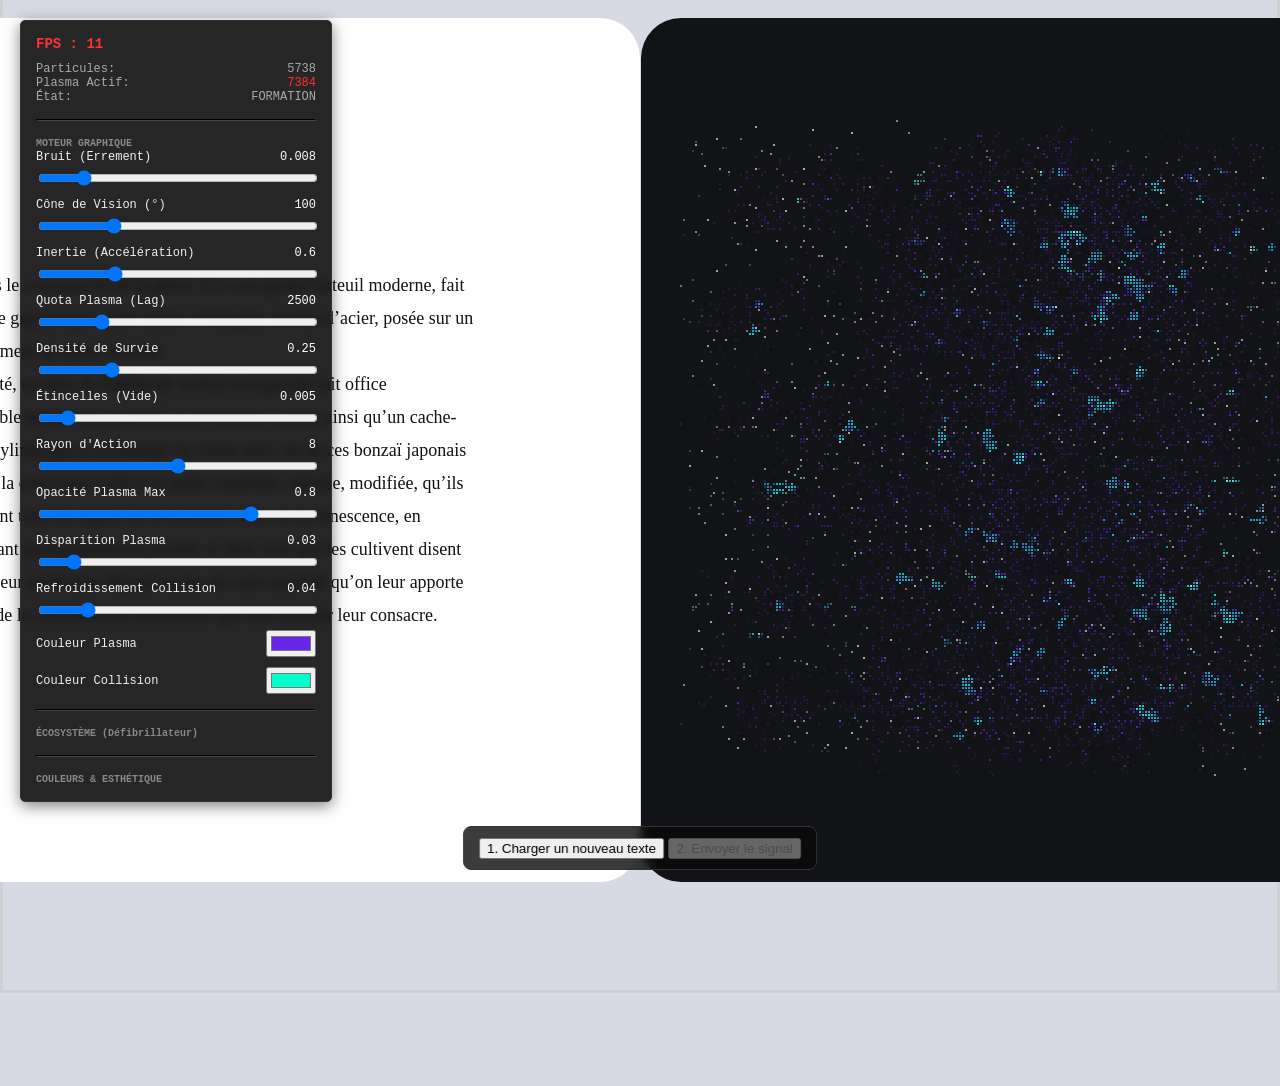
==== index.html @ 14ca9eca "feat: initial commit - generative text animation engine" ====
<!DOCTYPE html>
<html>

<head>
    <meta charset="utf-8">
    <title>Game of Life - Texte Procédura</title>
    <meta name="description" content="">
    <meta name="viewport" content="width=device-width, initial-scale=1">
    <link rel="stylesheet" href="style.css">
</head>

<body>
    <div id="content">
        <div class="page" id="left">
            <div class="text-content-original">Dans le coin gauche de la pièce, il y a un grand fauteuil moderne, fait
                d’une gigantesque demi-sphère d’altuglas cerclée d’acier, posée sur un piétement de métal chromé.
                <br>À côté, un bloc de marbre de section octogonale fait office <br>de table basse ; un briquet d’acier
                est posé dessus ainsi qu’un cache-pot
                cylindrique d’où émerge un chêne nain, un de ces bonzaï japonais dont la croissance a été à ce point
                contrôlée, ralentie, modifiée, qu’ils offrent tous les signes de la maturité, voire de la sénescence,
                en n’ayant pratiquement pas grandi, et dont ceux qui les cultivent disent que leur perfection dépend
                moins du soin matériel qu’on leur apporte que de la concentration méditative que leur éleveur leur
                consacre.
            </div>
        </div>
        <div class="page" id="right">
            <canvas id="gameCanvas"></canvas>
        </div>
    </div>

    <div id="action-bar">
        <button id="btn-load">1. Charger un nouveau texte</button>
        <button id="btn-send" disabled>2. Envoyer le signal</button>
    </div>

    <script type="module" src="main.js"></script>
</body>

</html>
---- style.css ----
:root {

    --color-bg: #d7dae5;
    --color-black: #121317;
    --color-white: #fff;

    --font-ibm-plex-sans: IBM Plex Sans;
}
html
{
    height: 100vh;
    display: flex; 
    justify-content: center;
    align-items: center;
}

body {
    margin: 0;
    overflow: hidden;

    background: var(--color-bg);
    color: var(--color-black);
    font-family: var(--font-ibm-plex-sans);
    font-size: 18px;

    display: flex;
    border: #cbd2d3;
    border-style: solid;
    width: 1920px;
    height: 1080px;
    flex-direction: column;
    justify-content: center;
    align-items: center;
}

canvas {
    background-color: var(--color-black);
    border-radius: 40px;
}

#ui {
    position: absolute;
    top: 20px;
    left: 20px;
    pointer-events: none;
}

#content {
    width: 1680px;
    display: flex;
    align-items: center;
    gap: 1px;
    height: calc(0.8*1080px);
}

.page {
    width: 50%;
    height: 100%;
    border-radius: 40px;
    box-sizing: border-box;
}

#left {
    display: flex;
    flex-direction: column;
    align-items: center;
    justify-content: center;

    padding: 80px;

    background: var(--color-white);
}

.text-content-original {
    position: relative;
    line-height: 33px;
    display: -webkit-inline-box;
    overflow: hidden;
    text-overflow: ellipsis;
    -webkit-box-orient: vertical;
    max-width: 510px;
}

#action-bar {
  position: fixed;
  bottom: 30px;
  left: 50%;
  transform: translateX(-50%);
  background: rgba(10, 10, 10, 0.8);
  padding: 10px 15px;
  border-radius: 8px;
  border: 1px solid #333;
  z-index: 1000;
  backdrop-filter: blur(5px);
}

#toggle-btn {
  background: #ffffff;
  color: #000000;
  border: none;
  padding: 10px 20px;
  font-family: monospace;
  font-size: 14px;
  cursor: pointer;
  border-radius: 4px;
  transition: all 0.2s;
}

#toggle-btn:hover {
  background: #00ffcc; /* Petit rappel de votre couleur d'exergue ! */
}
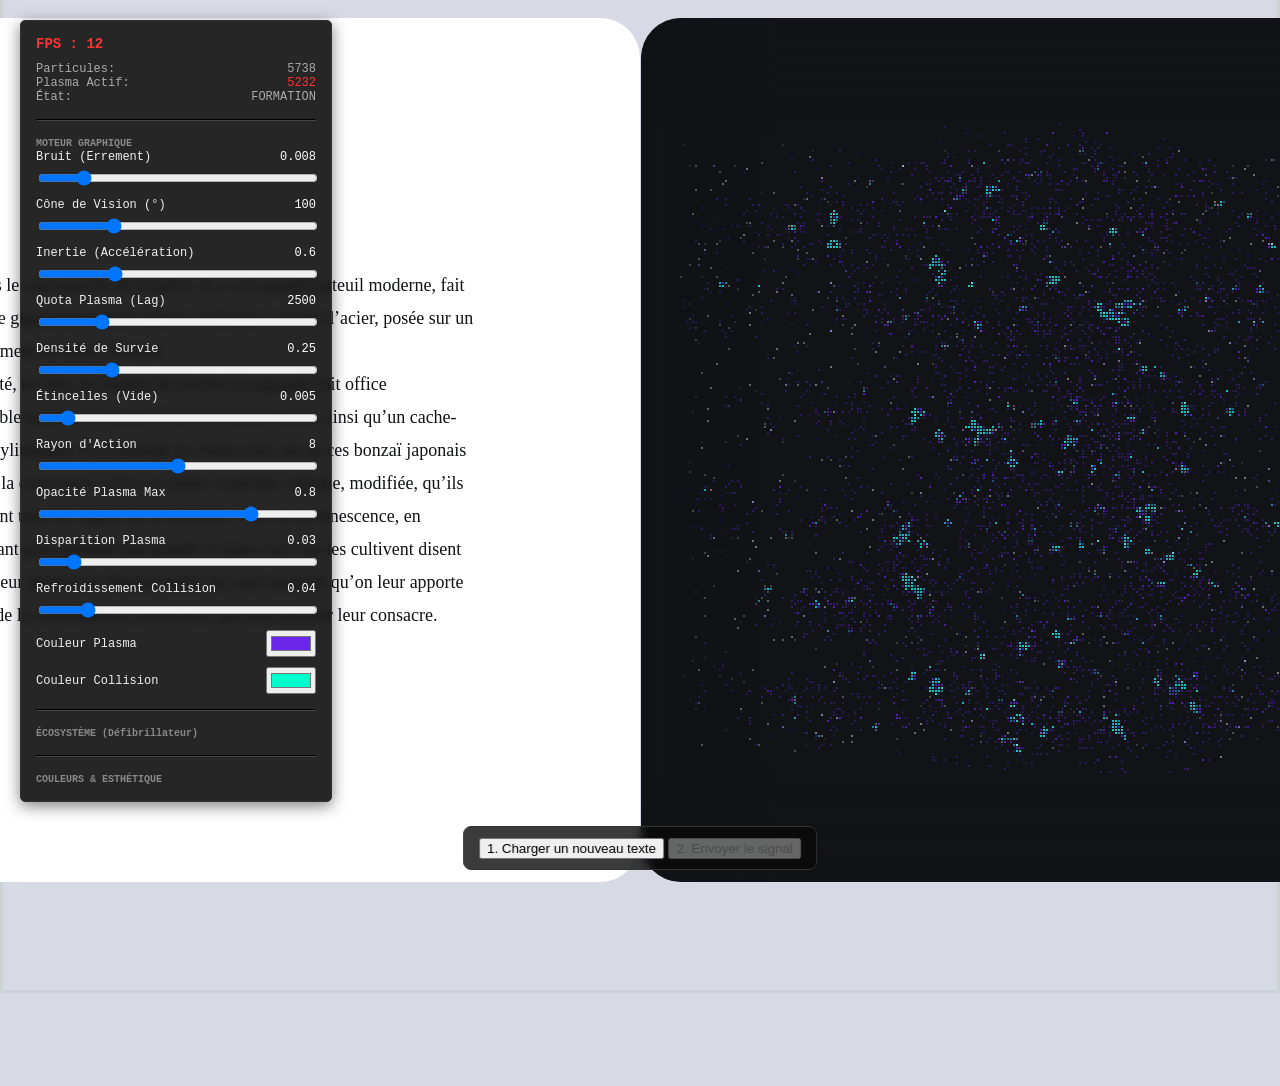
==== commit 84ead6cc: "TypedArrays 1D pour les 6 grilles (Uint8Array/Float32Array) Optimiser la boucle Conway (row offsets " ====
--- a/index.html
+++ b/index.html
@@ -3,7 +3,7 @@
 
 <head>
     <meta charset="utf-8">
-    <title>Game of Life - Texte Procédura</title>
+    <title>Perec - Jeux d'écriture</title>
     <meta name="description" content="">
     <meta name="viewport" content="width=device-width, initial-scale=1">
     <link rel="stylesheet" href="style.css">
@@ -24,6 +24,7 @@
             </div>
         </div>
         <div class="page" id="right">
+            <div id="overlay"></div>
             <canvas id="gameCanvas"></canvas>
         </div>
     </div>
--- a/style.css
+++ b/style.css
@@ -70,6 +70,17 @@
 
     background: var(--color-white);
 }
+#right { position: relative; overflow: hidden;}
+#overlay 
+{
+    width: 100%;
+    height: 100%;
+    position: absolute;
+
+    box-shadow: 0px 0px 67px 36px rgba(18,19,23,0.95) inset;
+    -webkit-box-shadow: 0px 0px 67px 36px rgba(18,19,23,0.95) inset;
+    -moz-box-shadow: 0px 0px 67px 36px rgba(18,19,23,0.95) inset;
+}
 
 .text-content-original {
     position: relative;
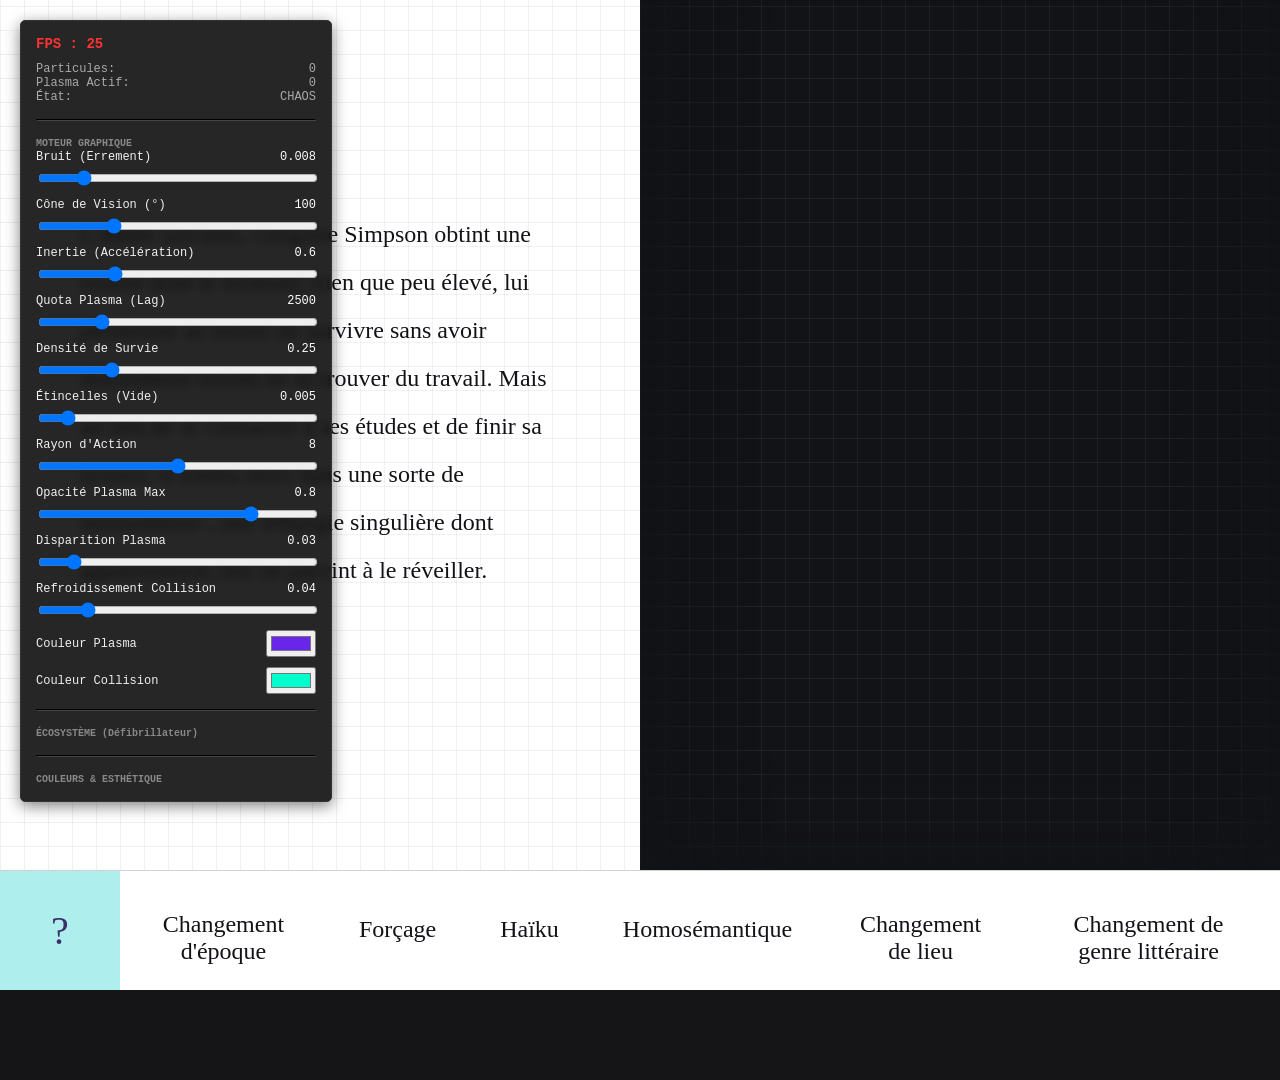
==== commit d965d6c6: "Modification majeure de l'UI Modification majeure de l'interface : - changement du layout; - ajout d" ====
--- a/index.html
+++ b/index.html
@@ -12,15 +12,10 @@
 <body>
     <div id="content">
         <div class="page" id="left">
-            <div class="text-content-original">Dans le coin gauche de la pièce, il y a un grand fauteuil moderne, fait
-                d’une gigantesque demi-sphère d’altuglas cerclée d’acier, posée sur un piétement de métal chromé.
-                <br>À côté, un bloc de marbre de section octogonale fait office <br>de table basse ; un briquet d’acier
-                est posé dessus ainsi qu’un cache-pot
-                cylindrique d’où émerge un chêne nain, un de ces bonzaï japonais dont la croissance a été à ce point
-                contrôlée, ralentie, modifiée, qu’ils offrent tous les signes de la maturité, voire de la sénescence,
-                en n’ayant pratiquement pas grandi, et dont ceux qui les cultivent disent que leur perfection dépend
-                moins du soin matériel qu’on leur apporte que de la concentration méditative que leur éleveur leur
-                consacre.
+            <div class="text-content-original">L'année suivante, Grégoire Simpson obtint une bourse dont le montant, 
+                bien que peu élevé, lui permettait au moins de survivre sans avoir absolument besoin de se trouver du travail. 
+                Mais au lieu de se consacrer à ses études et de finir sa licence, il tomba alors dans une sorte de neurasthénie ; 
+                une léthargie singulière dont apparemment rien ne parvint à le réveiller.
             </div>
         </div>
         <div class="page" id="right">
@@ -29,9 +24,51 @@
         </div>
     </div>
 
+    <button id="btn-show" disabled>Afficher le texte</button>
+
+    <div id="help-panel">
+        <div id="help-intro">
+            <h1>Perec — Jeux d'écriture</h1>
+            <p>À partir d'un extrait de <em>La Vie mode d'emploi</em> de Georges Perec, six contraintes d'écriture — inspirées des pratiques oulipistes — transforment le texte source. Explorez comment la forme modifie le sens, et comment une même matière narrative peut donner naissance à des textes radicalement différents.</p>
+        </div>
+        <div id="help-constraints-grid">
+            <div class="help-card">
+                <h2>Changement d'époque</h2>
+                <p>Réécriture du texte source dans une autre période historique. Le vocabulaire, les référents culturels et les réalités sociales sont adaptés à l'époque choisie.</p>
+            </div>
+            <div class="help-card">
+                <h2>Forçage</h2>
+                <p>Réécriture intégrant des mots ou expressions imposés (mis en exergue). Le texte absorbe naturellement ces éléments sans que leur présence paraisse artificielle.</p>
+            </div>
+            <div class="help-card">
+                <h2>Haïku</h2>
+                <p>Condensation en une forme poétique japonaise de trois vers. L'essentiel de la scène est capturé dans l'économie des mots et la juxtaposition des images.</p>
+            </div>
+            <div class="help-card">
+                <h2>Homosémantique</h2>
+                <p>Réécriture dans laquelle les mots clés (mis en exergue) sont remplacés par des synonymes ou périphrases équivalentes, en conservant la structure narrative du texte original.</p>
+            </div>
+            <div class="help-card">
+                <h2>Changement de lieu</h2>
+                <p>Réécriture déplaçant l'action dans une autre géographie. L'atmosphère, les noms propres et les références culturelles sont adaptés au nouvel environnement choisi.</p>
+            </div>
+            <div class="help-card">
+                <h2>Changement de genre littéraire</h2>
+                <p>Réécriture selon les codes d'un autre genre littéraire — ici le registre épistolaire — avec ses conventions formelles et sa posture narrative spécifiques.</p>
+            </div>
+        </div>
+    </div>
+
     <div id="action-bar">
-        <button id="btn-load">1. Charger un nouveau texte</button>
-        <button id="btn-send" disabled>2. Envoyer le signal</button>
+        <button id="btn-help">?</button>
+        <div id="contraintes">
+            <button class="btn-contrainte" data-id="changement_epoque">Changement d'époque</button>
+            <button class="btn-contrainte" data-id="forcage">Forçage</button>
+            <button class="btn-contrainte" data-id="haiku">Haïku</button>
+            <button class="btn-contrainte" data-id="homosemantique">Homosémantique</button>
+            <button class="btn-contrainte" data-id="changement_lieu">Changement de lieu</button>
+            <button class="btn-contrainte" data-id="changement_genre_litteraire">Changement de genre littéraire</button>
+        </div>
     </div>
 
     <script type="module" src="main.js"></script>
--- a/style.css
+++ b/style.css
@@ -1,8 +1,10 @@
 :root {
 
-    --color-bg: #d7dae5;
+    --color-bg: #151517;
     --color-black: #121317;
     --color-white: #fff;
+    --color-help-mint: #AEEFED;
+    --color-help-purple: #3D2E6C;
 
     --font-ibm-plex-sans: IBM Plex Sans;
 }
@@ -17,15 +19,14 @@
 body {
     margin: 0;
     overflow: hidden;
+    position: relative;
 
     background: var(--color-bg);
     color: var(--color-black);
     font-family: var(--font-ibm-plex-sans);
-    font-size: 18px;
-
-    display: flex;
-    border: #cbd2d3;
-    border-style: solid;
+    font-size: 24px;
+
+    display: flex;
     width: 1920px;
     height: 1080px;
     flex-direction: column;
@@ -46,17 +47,16 @@
 }
 
 #content {
-    width: 1680px;
+    width: 100%;
     display: flex;
     align-items: center;
     gap: 1px;
-    height: calc(0.8*1080px);
+    height: calc(1080px - 120px);
 }
 
 .page {
     width: 50%;
     height: 100%;
-    border-radius: 40px;
     box-sizing: border-box;
 }
 
@@ -68,7 +68,12 @@
 
     padding: 80px;
 
-    background: var(--color-white);
+    background-color: var(--color-white);
+    background-image:
+        linear-gradient(to right,  var(--grid-color-left) 1px, transparent 1px),
+        linear-gradient(to bottom, var(--grid-color-left) 1px, transparent 1px);
+    background-size: var(--grid-spacing) var(--grid-spacing);
+    background-origin: border-box;
 }
 #right { position: relative; overflow: hidden;}
 #overlay 
@@ -84,39 +89,161 @@
 
 .text-content-original {
     position: relative;
-    line-height: 33px;
-    display: -webkit-inline-box;
-    overflow: hidden;
-    text-overflow: ellipsis;
-    -webkit-box-orient: vertical;
-    max-width: 510px;
+    display: block;
+    max-width: 640px;
+    line-height: calc(var(--grid-spacing)*2);
+}
+
+#btn-show {
+    position: absolute;
+    top: 30px;
+    left: 50%;
+    transform: translateX(-50%);
+    z-index: 10;
+    height: 60px;
+    padding: 10px 45px 11px;
+    border: none;
+    font-family: var(--font-ibm-plex-sans);
+    font-weight: 600;
+    font-size: 32px;
+    font-style: normal;
+    line-height: normal;
+    white-space: nowrap;
+    background: var(--color-black);
+    color: var(--color-white);
+    cursor: pointer;
+}
+
+#btn-show[disabled] {
+    display: none;
+}
+
+#btn-help {
+    width: 120px;
+    flex-shrink: 0;
+    border: none;
+    background: var(--color-help-mint);
+    color: var(--color-help-purple);
+    font-family: var(--font-ibm-plex-sans);
+    font-size: 40px;
+    font-weight: 300;
+    cursor: pointer;
+    display: flex;
+    align-items: center;
+    justify-content: center;
+}
+
+#btn-help.active {
+    background: var(--color-help-purple);
+    color: var(--color-help-mint);
 }
 
 #action-bar {
-  position: fixed;
-  bottom: 30px;
-  left: 50%;
-  transform: translateX(-50%);
-  background: rgba(10, 10, 10, 0.8);
-  padding: 10px 15px;
-  border-radius: 8px;
-  border: 1px solid #333;
-  z-index: 1000;
-  backdrop-filter: blur(5px);
-}
-
-#toggle-btn {
-  background: #ffffff;
-  color: #000000;
-  border: none;
-  padding: 10px 20px;
-  font-family: monospace;
-  font-size: 14px;
-  cursor: pointer;
-  border-radius: 4px;
-  transition: all 0.2s;
-}
-
-#toggle-btn:hover {
-  background: #00ffcc; /* Petit rappel de votre couleur d'exergue ! */
+    background: var(--color-white);
+    width: 100%;
+    height: 120px;
+    display: flex;
+    align-items: stretch;
+    border-top: 1px solid #D1D1D1;
+}
+
+#contraintes {
+    flex: 1;
+    height: 100%;
+    display: flex;
+    align-items: center;
+    justify-content: center;
+}
+
+.btn-contrainte {
+    height: 60px;
+    padding: 10px 32px 12px 32px;
+    border: none;
+    font-family: var(--font-ibm-plex-sans);
+    font-weight: 500;
+    font-size: 24px;
+    font-style: normal;
+    line-height: normal;
+    background: var(--color-white);
+    color: var(--color-black);
+    cursor: pointer;
+    text-align: center;
+}
+
+.btn-contrainte.active {
+    background: var(--color-black);
+    color: var(--color-white);
+    padding-bottom: 11px;
+}
+
+#help-panel {
+    display: none;
+    position: absolute;
+    top: 0;
+    left: 0;
+    width: 100%;
+    height: calc(1080px - 120px);
+    background: var(--color-help-purple);
+    z-index: 20;
+    padding: 80px;
+    box-sizing: border-box;
+    flex-direction: column;
+    gap: 48px;
+}
+
+#help-panel.open {
+    display: flex;
+}
+
+#help-intro {
+    display: flex;
+    flex-direction: column;
+    gap: 16px;
+}
+
+#help-intro h1 {
+    margin: 0;
+    font-size: 48px;
+    font-weight: 700;
+    color: var(--color-white);
+    line-height: normal;
+}
+
+#help-intro p {
+    margin: 0;
+    font-size: 20px;
+    color: var(--color-help-mint);
+    line-height: 1.5;
+    max-width: 960px;
+}
+
+#help-constraints-grid {
+    flex: 1;
+    display: grid;
+    grid-template-columns: repeat(3, 1fr);
+    gap: 24px;
+}
+
+.help-card {
+    padding: 32px;
+    border: 1px solid rgba(174, 239, 237, 0.25);
+    display: flex;
+    flex-direction: column;
+    gap: 12px;
+}
+
+.help-card h2 {
+    margin: 0;
+    font-size: 22px;
+    font-weight: 600;
+    color: var(--color-help-mint);
+    line-height: normal;
+}
+
+.help-card p {
+    margin: 0;
+    font-size: 17px;
+    color: var(--color-white);
+    line-height: 1.6;
+    opacity: 0.85;
 }
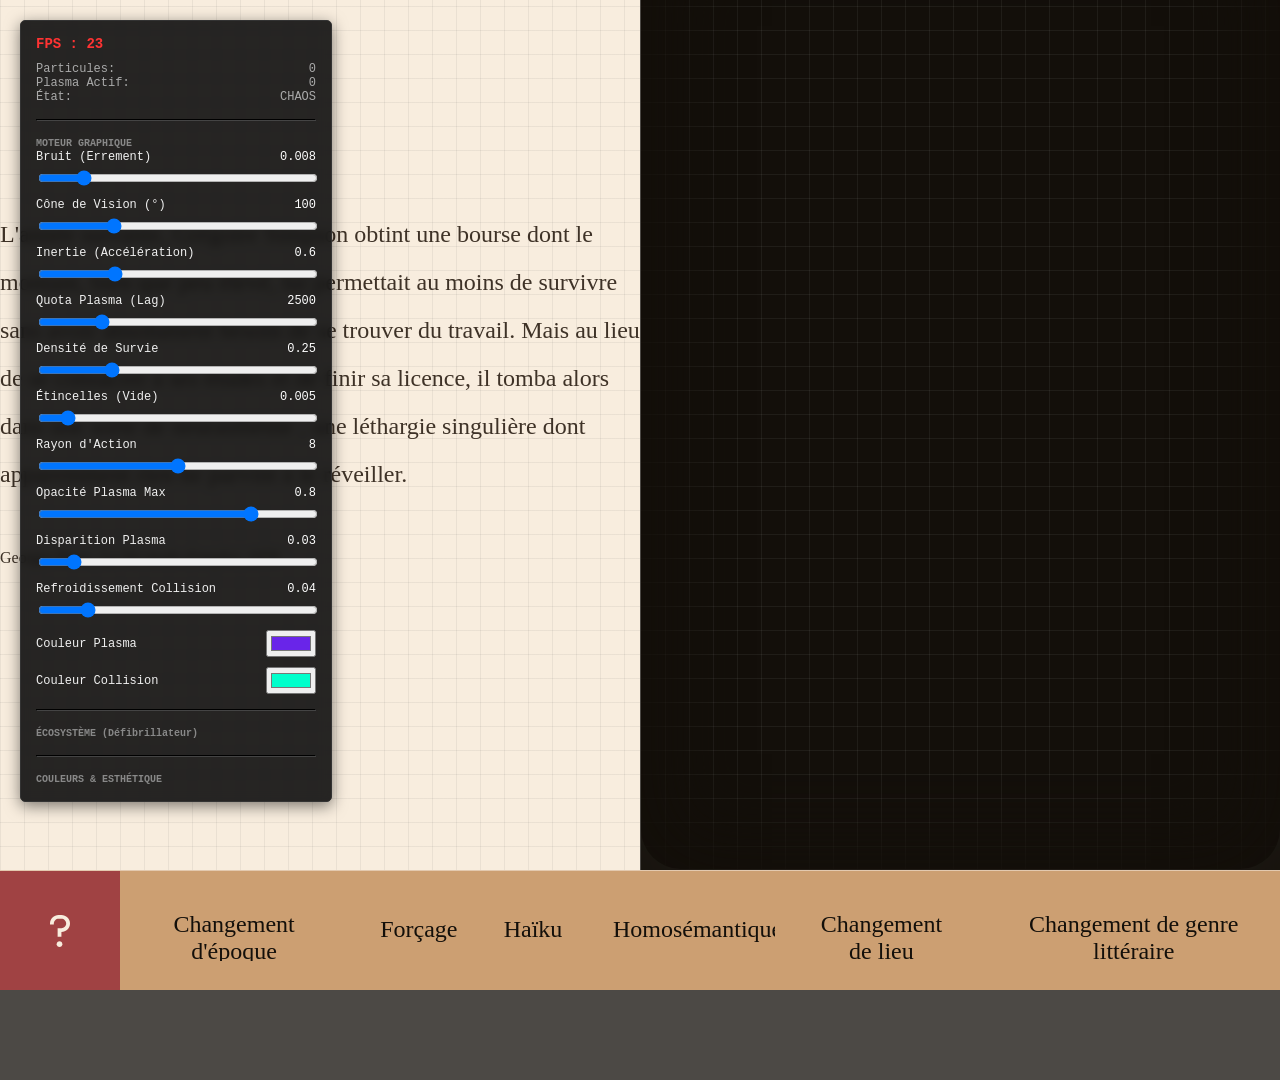
==== commit f8c2f945: "Text buttons + Colors changes" ====
--- a/index.html
+++ b/index.html
@@ -12,55 +12,78 @@
 <body>
     <div id="content">
         <div class="page" id="left">
-            <div class="text-content-original">L'année suivante, Grégoire Simpson obtint une bourse dont le montant, 
-                bien que peu élevé, lui permettait au moins de survivre sans avoir absolument besoin de se trouver du travail. 
-                Mais au lieu de se consacrer à ses études et de finir sa licence, il tomba alors dans une sorte de neurasthénie ; 
+            <button id="btn-renew-extract" class="btn-page-action">
+                <svg viewBox="0 0 20 28" fill="none" xmlns="http://www.w3.org/2000/svg"><path d="M1.125 18.7092C0.708333 17.943 0.416667 17.1714 0.25 16.3945C0.0833333 15.6176 0 14.8248 0 14.016C0 11.2277 0.984375 8.82782 2.95312 6.81642C4.92188 4.80502 7.27083 3.79932 10 3.79932H11.3438L8.84375 1.24515L10.0625 0L14.7188 4.75713L10.0625 9.51425L8.8125 8.23717L11.2812 5.71494H10C7.77083 5.71494 5.85938 6.52908 4.26562 8.15735C2.67188 9.78563 1.875 11.7385 1.875 14.016C1.875 14.6332 1.93229 15.2185 2.04688 15.772C2.16146 16.3254 2.30208 16.8468 2.46875 17.3364L1.125 18.7092ZM9.875 28L5.21875 23.2429L9.875 18.4857L11.0938 19.7309L8.59375 22.2851H10C12.2292 22.2851 14.1406 21.4709 15.7344 19.8426C17.3281 18.2144 18.125 16.2615 18.125 13.984C18.125 13.3668 18.0729 12.7815 17.9688 12.2281C17.8646 11.6746 17.7083 11.1532 17.5 10.6636L18.8438 9.29076C19.2604 10.057 19.5573 10.8286 19.7344 11.6055C19.9115 12.3824 20 13.1752 20 13.984C20 16.7723 19.0156 19.1722 17.0469 21.1836C15.0781 23.195 12.7292 24.2007 10 24.2007H8.59375L11.0938 26.7548L9.875 28Z"/></svg>
+                Renouveler l'extrait
+            </button>
+            <div class="text-content-original">L'année suivante, Grégoire Simpson obtint une bourse dont le montant,
+                bien que peu élevé, lui permettait au moins de survivre sans avoir absolument besoin de se trouver du travail.
+                Mais au lieu de se consacrer à ses études et de finir sa licence, il tomba alors dans une sorte de neurasthénie ;
                 une léthargie singulière dont apparemment rien ne parvint à le réveiller.
             </div>
+            <div class="text-source">Georges Perec, <em>La Vie mode d'emploi</em>, 1978</div>
         </div>
         <div class="page" id="right">
+            <div id="text-iteration">Texte n° <span id="text-iteration-number">1</span></div>
             <div id="overlay"></div>
             <canvas id="gameCanvas"></canvas>
+            <button id="btn-new-text" class="btn-page-action">
+                Écrire un nouveau texte
+                <svg viewBox="0 0 40 40" fill="none" xmlns="http://www.w3.org/2000/svg"><path d="M8.08567 30C7.51256 30 7.02167 29.7957 6.613 29.387C6.20433 28.9783 6 28.4874 6 27.9143V12.0857C6 11.5126 6.20433 11.0217 6.613 10.613C7.02167 10.2043 7.51256 10 8.08567 10H31.9143C32.4874 10 32.9783 10.2043 33.387 10.613C33.7957 11.0217 34 11.5126 34 12.0857V27.9143C34 28.4874 33.7957 28.9783 33.387 29.387C32.9783 29.7957 32.4874 30 31.9143 30H8.08567ZM8.08567 28.3247H31.9143C32.0341 28.3247 32.1324 28.2862 32.2093 28.2093C32.2862 28.1324 32.3247 28.0341 32.3247 27.9143V12.0857C32.3247 11.9659 32.2862 11.8676 32.2093 11.7907C32.1324 11.7138 32.0341 11.6753 31.9143 11.6753H8.08567C7.96589 11.6753 7.86756 11.7138 7.79067 11.7907C7.71378 11.8676 7.67533 11.9659 7.67533 12.0857V27.9143C7.67533 28.0341 7.71378 28.1324 7.79067 28.2093C7.86756 28.2862 7.96589 28.3247 8.08567 28.3247ZM15.2153 26.2573H24.7847V24.223H15.2153V26.2573ZM11.089 21.6717H13.123V19.6377H11.089V21.6717ZM16.3443 21.6717H18.3787V19.6377H16.3443V21.6717ZM21.6213 21.6717H23.6557V19.6377H21.6213V21.6717ZM26.877 21.6717H28.911V19.6377H26.877V21.6717ZM11.089 17.095H13.123V15.0607H11.089V17.095ZM16.3443 17.095H18.3787V15.0607H16.3443V17.095ZM21.6213 17.095H23.6557V15.0607H21.6213V17.095ZM26.8127 17.159H28.847V15.1247H26.8127V17.159Z"/></svg>
+            </button>
         </div>
     </div>
 
     <button id="btn-show" disabled>Afficher le texte</button>
 
     <div id="help-panel">
-        <div id="help-intro">
-            <h1>Perec — Jeux d'écriture</h1>
-            <p>À partir d'un extrait de <em>La Vie mode d'emploi</em> de Georges Perec, six contraintes d'écriture — inspirées des pratiques oulipistes — transforment le texte source. Explorez comment la forme modifie le sens, et comment une même matière narrative peut donner naissance à des textes radicalement différents.</p>
+        <div class="help-main">
+            <div id="help-intro">
+                <h1>Perec — Jeux d'écriture</h1>
+                <p>À partir d'un extrait de <em>La Vie mode d'emploi</em> de Georges Perec, six contraintes d'écriture — inspirées des pratiques oulipistes — transforment le texte source. Explorez comment la forme modifie le sens, et comment une même matière narrative peut donner naissance à des textes radicalement différents.</p>
+            </div>
+            <div id="help-constraints-grid">
+                <div class="help-card">
+                    <h2>Changement d'époque</h2>
+                    <p>Réécriture du texte source dans une autre période historique. Le vocabulaire, les référents culturels et les réalités sociales sont adaptés à l'époque choisie.</p>
+                </div>
+                <div class="help-card">
+                    <h2>Forçage</h2>
+                    <p>Réécriture intégrant des mots ou expressions imposés (mis en exergue). Le texte absorbe naturellement ces éléments sans que leur présence paraisse artificielle.</p>
+                </div>
+                <div class="help-card">
+                    <h2>Haïku</h2>
+                    <p>Condensation en une forme poétique japonaise de trois vers. L'essentiel de la scène est capturé dans l'économie des mots et la juxtaposition des images.</p>
+                </div>
+                <div class="help-card">
+                    <h2>Homosémantique</h2>
+                    <p>Réécriture dans laquelle les mots clés (mis en exergue) sont remplacés par des synonymes ou périphrases équivalentes, en conservant la structure narrative du texte original.</p>
+                </div>
+                <div class="help-card">
+                    <h2>Changement de lieu</h2>
+                    <p>Réécriture déplaçant l'action dans une autre géographie. L'atmosphère, les noms propres et les références culturelles sont adaptés au nouvel environnement choisi.</p>
+                </div>
+                <div class="help-card">
+                    <h2>Changement de genre littéraire</h2>
+                    <p>Réécriture selon les codes d'un autre genre littéraire — ici le registre épistolaire — avec ses conventions formelles et sa posture narrative spécifiques.</p>
+                </div>
+            </div>
         </div>
-        <div id="help-constraints-grid">
-            <div class="help-card">
-                <h2>Changement d'époque</h2>
-                <p>Réécriture du texte source dans une autre période historique. Le vocabulaire, les référents culturels et les réalités sociales sont adaptés à l'époque choisie.</p>
+        <div id="help-legal">
+            <div>
+                <p>MENTIONS LÉGALES - Pulvinar ultricies risus erat dignissim ultricies ac erat nisl volutpat. Aenean platea faucibus vestibulum justo nullam risus facilisi nulla commodo. Ultricies amet lacus mollis pretium feugiat orci. Dolor in ornare dolor rutrum. Sed purus massa elementum non feugiat. Aenean arcu nulla mattis magna sit. Etiam sit donec vivamus sed nascetur fusce. Eu suspendisse in tempus vitae. Ut amet netus purus mus pretium amet phasellus. Elit quis ac sit turpis tristique eu. Quis eu mattis massa consequat vulputate in habitant eros. Mauris massa egestas sagittis vulputate donec integer laoreet.</p>
             </div>
-            <div class="help-card">
-                <h2>Forçage</h2>
-                <p>Réécriture intégrant des mots ou expressions imposés (mis en exergue). Le texte absorbe naturellement ces éléments sans que leur présence paraisse artificielle.</p>
-            </div>
-            <div class="help-card">
-                <h2>Haïku</h2>
-                <p>Condensation en une forme poétique japonaise de trois vers. L'essentiel de la scène est capturé dans l'économie des mots et la juxtaposition des images.</p>
-            </div>
-            <div class="help-card">
-                <h2>Homosémantique</h2>
-                <p>Réécriture dans laquelle les mots clés (mis en exergue) sont remplacés par des synonymes ou périphrases équivalentes, en conservant la structure narrative du texte original.</p>
-            </div>
-            <div class="help-card">
-                <h2>Changement de lieu</h2>
-                <p>Réécriture déplaçant l'action dans une autre géographie. L'atmosphère, les noms propres et les références culturelles sont adaptés au nouvel environnement choisi.</p>
-            </div>
-            <div class="help-card">
-                <h2>Changement de genre littéraire</h2>
-                <p>Réécriture selon les codes d'un autre genre littéraire — ici le registre épistolaire — avec ses conventions formelles et sa posture narrative spécifiques.</p>
+            <div>
+                <p>In justo adipiscing semper eget enim mauris elit felis lacus. Non sit nam velit duis ut ut. Risus adipiscing vulputate rhoncus integer ullamcorper erat tellus nulla. Maecenas diam suscipit tincidunt fringilla. Ultrices viverra egestas scelerisque a integer arcu. Nec dui et lectus vestibulum. Quis molestie praesent mauris proin est purus nulla. Lorem volutpat ac pellentesque enim.</p>
             </div>
         </div>
     </div>
 
     <div id="action-bar">
-        <button id="btn-help">?</button>
+        <button id="btn-help">
+            <svg class="icon-question" viewBox="0 0 20 32" fill="none" xmlns="http://www.w3.org/2000/svg" width="20" height="32"><path d="M9.52382 32C11.1018 32 12.381 30.7359 12.381 29.1765C12.381 27.6171 11.1018 26.3529 9.52382 26.3529C7.94587 26.3529 6.66668 27.6171 6.66668 29.1765C6.66668 30.7359 7.94587 32 9.52382 32Z" fill="currentColor"/><path d="M11.4286 2.10102e-05H8.57144C7.44512 -0.00246076 6.3294 0.214944 5.28833 0.639752C4.24727 1.06456 3.30136 1.6884 2.50493 2.47546C1.7085 3.26252 1.07723 4.1973 0.647367 5.22612C0.217502 6.25494 -0.00249005 7.35753 2.12605e-05 8.4706V9.41178H3.80954V8.4706C3.80954 7.22253 4.31124 6.02557 5.20427 5.14304C6.0973 4.26052 7.30851 3.76472 8.57144 3.76472H11.4286C12.6915 3.76472 13.9027 4.26052 14.7958 5.14304C15.6888 6.02557 16.1905 7.22253 16.1905 8.4706C16.1905 9.71868 15.6888 10.9156 14.7958 11.7982C13.9027 12.6807 12.6915 13.1765 11.4286 13.1765H7.61906V21.6471H11.4286V16.9412C13.7019 16.9412 15.882 16.0487 17.4895 14.4602C19.0969 12.8717 20 10.7171 20 8.4706C20 6.22406 19.0969 4.06954 17.4895 2.481C15.882 0.892455 13.7019 2.10102e-05 11.4286 2.10102e-05Z" fill="currentColor"/></svg>
+            <svg class="icon-close" viewBox="0 0 32 32" fill="none" xmlns="http://www.w3.org/2000/svg" width="32" height="32"><path d="M28.3429 32L16 19.6571L3.65714 32L0 28.3429L12.3429 16L0 3.65714L3.65714 0L16 12.3429L28.3429 0L32 3.65714L19.6571 16L32 28.3429L28.3429 32Z" fill="currentColor"/></svg>
+        </button>
         <div id="contraintes">
             <button class="btn-contrainte" data-id="changement_epoque">Changement d'époque</button>
             <button class="btn-contrainte" data-id="forcage">Forçage</button>
--- a/style.css
+++ b/style.css
@@ -1,10 +1,15 @@
 :root {
 
-    --color-bg: #151517;
-    --color-black: #121317;
-    --color-white: #fff;
-    --color-help-mint: #AEEFED;
-    --color-help-purple: #3D2E6C;
+    --color-bg: #4c4945;
+    --color-black: #130F0A;
+    --color-white: #F8EDDE;
+    --color-tan: #CC9F72;
+    --color-tan-border: #e3c9af;
+    --color-accent: #A04243;
+    --color-help-bg: #F8EDDE;
+    --color-help-text: #3E3227;
+    --color-text-original: #3E3227;
+    --color-text-iteration: #C1B7A8;
 
     --font-ibm-plex-sans: IBM Plex Sans;
 }
@@ -22,7 +27,7 @@
     position: relative;
 
     background: var(--color-bg);
-    color: var(--color-black);
+    color: var(--color-text-original);
     font-family: var(--font-ibm-plex-sans);
     font-size: 24px;
 
@@ -75,23 +80,33 @@
     background-size: var(--grid-spacing) var(--grid-spacing);
     background-origin: border-box;
 }
+#left { position: relative; }
 #right { position: relative; overflow: hidden;}
-#overlay 
+#overlay
 {
     width: 100%;
     height: 100%;
     position: absolute;
 
-    box-shadow: 0px 0px 67px 36px rgba(18,19,23,0.95) inset;
-    -webkit-box-shadow: 0px 0px 67px 36px rgba(18,19,23,0.95) inset;
-    -moz-box-shadow: 0px 0px 67px 36px rgba(18,19,23,0.95) inset;
+    box-shadow: 0px 0px 67px 36px rgba(19,15,10,0.95) inset;
+    -webkit-box-shadow: 0px 0px 67px 36px rgba(19,15,10,0.95) inset;
+    -moz-box-shadow: 0px 0px 67px 36px rgba(19,15,10,0.95) inset;
 }
 
 .text-content-original {
     position: relative;
     display: block;
-    max-width: 640px;
+    width: 640px;
     line-height: calc(var(--grid-spacing)*2);
+}
+
+.text-source {
+    display: block;
+    width: 640px;
+    margin-top: 48px;
+    font-size: 16px;
+    text-align: left;
+    color: var(--color-help-text);
 }
 
 #btn-show {
@@ -122,29 +137,30 @@
     width: 120px;
     flex-shrink: 0;
     border: none;
-    background: var(--color-help-mint);
-    color: var(--color-help-purple);
-    font-family: var(--font-ibm-plex-sans);
-    font-size: 40px;
-    font-weight: 300;
+    background: var(--color-accent);
     cursor: pointer;
     display: flex;
     align-items: center;
     justify-content: center;
 }
 
+#btn-help .icon-question { display: flex; color: var(--color-help-bg); }
+#btn-help .icon-close { display: none; color: var(--color-accent); }
+
 #btn-help.active {
-    background: var(--color-help-purple);
-    color: var(--color-help-mint);
-}
+    background: var(--color-help-bg);
+}
+
+#btn-help.active .icon-question { display: none; }
+#btn-help.active .icon-close { display: flex; }
 
 #action-bar {
-    background: var(--color-white);
+    background: var(--color-tan);
     width: 100%;
     height: 120px;
     display: flex;
     align-items: stretch;
-    border-top: 1px solid #D1D1D1;
+    border-top: 1px solid var(--color-tan-border);
 }
 
 #contraintes {
@@ -164,10 +180,13 @@
     font-size: 24px;
     font-style: normal;
     line-height: normal;
-    background: var(--color-white);
+    background: transparent;
     color: var(--color-black);
     cursor: pointer;
     text-align: center;
+    position: relative;
+    isolation: isolate;
+    overflow: hidden;
 }
 
 .btn-contrainte.active {
@@ -176,6 +195,38 @@
     padding-bottom: 11px;
 }
 
+/* Dégradé diagonal — z-index:-1 le place entre le fond du bouton et le texte */
+.btn-contrainte::after {
+    content: '';
+    position: absolute;
+    top: -20%;
+    left: -30%;
+    width: 60%;
+    height: 140%;
+    background: linear-gradient(
+        to right,
+        transparent 10%,
+        rgba(255, 255, 255, 0.12) 30%,
+        rgba(255, 255, 255, 0.5)  50%,
+        rgba(255, 255, 255, 0.12) 70%,
+        transparent 100%
+    );
+    transform: skewX(-20deg) translateX(-250%);
+    z-index: -1;
+    pointer-events: none;
+}
+
+#contraintes.idle .btn-contrainte::after {
+    animation: btn-idle-sweep 16s linear infinite;
+    animation-delay: calc(var(--btn-shimmer-index, 0) * 0.7s);
+}
+
+@keyframes btn-idle-sweep {
+    0%     { transform: skewX(-20deg) translateX(-250%); }
+    7.14%  { transform: skewX(-20deg) translateX(400%);  }
+    100%   { transform: skewX(-20deg) translateX(400%);  }
+}
+
 #help-panel {
     display: none;
     position: absolute;
@@ -183,16 +234,22 @@
     left: 0;
     width: 100%;
     height: calc(1080px - 120px);
-    background: var(--color-help-purple);
+    background: var(--color-help-bg);
     z-index: 20;
     padding: 80px;
     box-sizing: border-box;
     flex-direction: column;
+    justify-content: space-between;
+}
+
+#help-panel.open {
+    display: flex;
+}
+
+.help-main {
+    display: flex;
+    flex-direction: column;
     gap: 48px;
-}
-
-#help-panel.open {
-    display: flex;
 }
 
 #help-intro {
@@ -205,14 +262,14 @@
     margin: 0;
     font-size: 48px;
     font-weight: 700;
-    color: var(--color-white);
+    color: var(--color-help-text);
     line-height: normal;
 }
 
 #help-intro p {
     margin: 0;
     font-size: 20px;
-    color: var(--color-help-mint);
+    color: var(--color-help-text);
     line-height: 1.5;
     max-width: 960px;
 }
@@ -221,29 +278,118 @@
     flex: 1;
     display: grid;
     grid-template-columns: repeat(3, 1fr);
-    gap: 24px;
+    gap: 0px;
 }
 
 .help-card {
-    padding: 32px;
-    border: 1px solid rgba(174, 239, 237, 0.25);
+    padding: 48px;
+    border-top: 1px solid rgba(62, 50, 39, 0.4);
+    border-left: 1px solid rgba(62, 50, 39, 0.4);
     display: flex;
     flex-direction: column;
     gap: 12px;
+}
+
+.help-card:nth-child(3n) {
+    border-right: 1px solid rgba(62, 50, 39, 0.4);
+}
+
+.help-card:nth-child(n+4) {
+    border-bottom: 1px solid rgba(62, 50, 39, 0.4);
 }
 
 .help-card h2 {
     margin: 0;
     font-size: 22px;
     font-weight: 600;
-    color: var(--color-help-mint);
+    color: var(--color-help-text);
     line-height: normal;
 }
 
 .help-card p {
     margin: 0;
     font-size: 17px;
+    color: var(--color-help-text);
+    line-height: 1.6;
+}
+
+#help-legal {
+    display: flex;
+    gap: 16px;
+    font-size: 14px;
+    line-height: 1.5;
+    color: var(--color-help-text);
+    font-weight: 400;
+    padding-top: 56px;
+}
+
+#help-legal > div {
+    flex: 1;
+    margin: 0;
+}
+
+#help-legal p {
+    margin: 0;
+}
+
+/* ==========================================
+   Actions sur les pages (renouveler / nouveau texte / itération)
+   ========================================== */
+
+#text-iteration {
+    position: absolute;
+    top: 32px;
+    right: 32px;
+    z-index: 10;
+    font-family: var(--font-ibm-plex-sans);
+    font-weight: 300;
+    font-size: 16px;
+    letter-spacing: 0.05em;
+    color: var(--color-text-iteration);
+    text-transform: uppercase;
+}
+
+.btn-page-action {
+    position: absolute;
+    top: 12px;
+    z-index: 10;
+    display: flex;
+    align-items: center;
+    gap: 16px;
+    height: 64px;
+    padding: 2px 24px;
+    border: none;
+    background: transparent;
+    font-family: var(--font-ibm-plex-sans);
+    font-weight: 500;
+    font-size: 16px;
+    line-height: 45px;
+    cursor: pointer;
+}
+
+#btn-renew-extract {
+    right: 24px;
+    color: var(--color-black);
+}
+
+#btn-renew-extract svg {
+    width: 20px;
+    height: 28px;
+    fill: var(--color-black);
+}
+
+#btn-new-text {
+    left: 24px;
     color: var(--color-white);
-    line-height: 1.6;
-    opacity: 0.85;
+}
+
+#btn-new-text svg {
+    width: 40px;
+    height: 40px;
+    fill: var(--color-white);
+}
+
+.btn-page-action:focus-visible {
+    outline: 2px solid currentColor;
+    outline-offset: 4px;
 }
